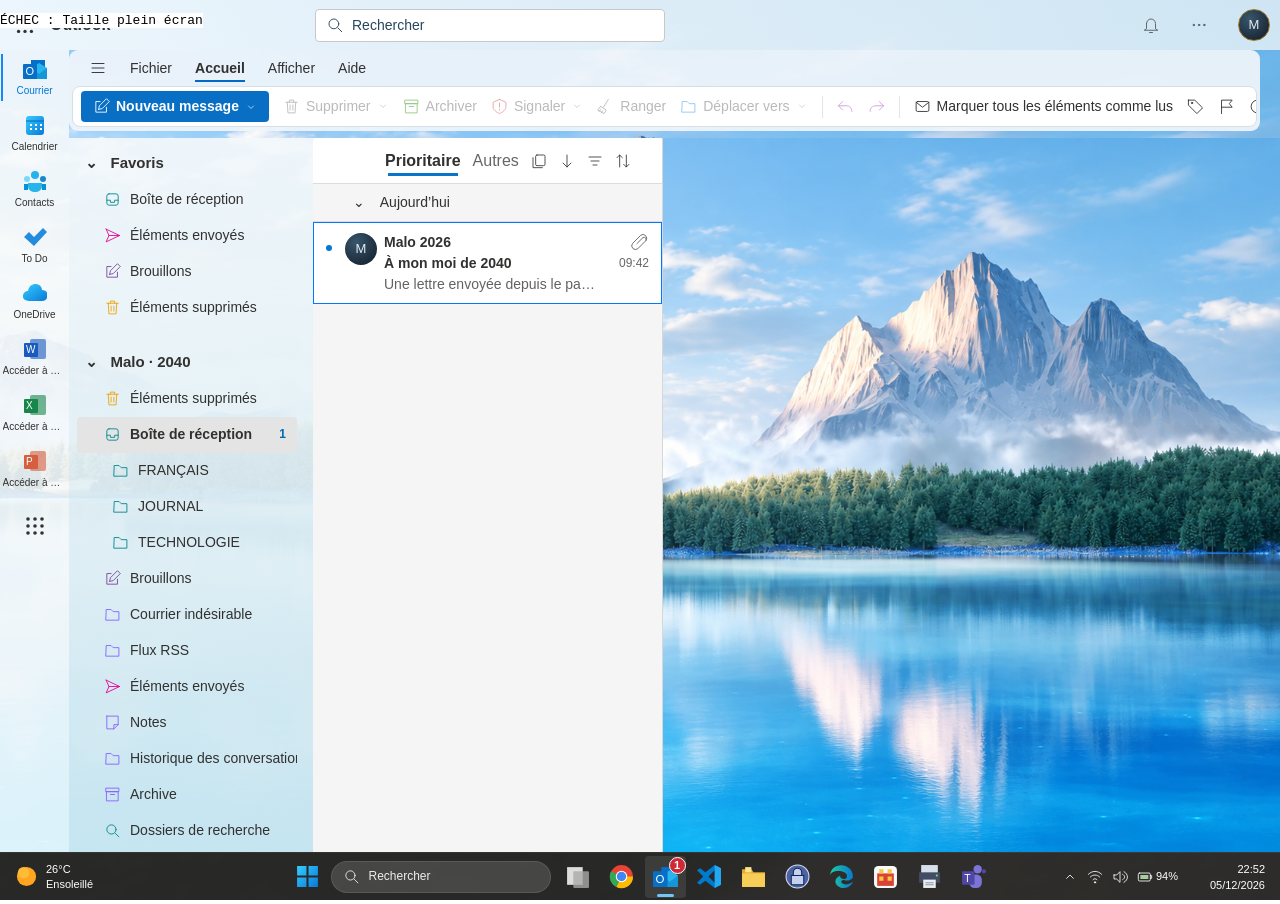
==== .qa-projets/check.html @ b31eaeaa "first commit" ====
<!doctype html><html lang="fr"><meta charset="utf-8"><title>Vérification locale</title>
<style>body{margin:0}iframe{width:100vw;height:100vh;border:0}pre{position:fixed;inset:0 auto auto 0;background:white;z-index:10}</style>
<iframe id="app" src="../pages/projets.html"></iframe><pre id="results">EN COURS</pre>
<script>
const frame = document.getElementById('app');
frame.onload = () => {
  try {
    const d = frame.contentDocument, w = frame.contentWindow;
    const results = [];
    const assert = (name, condition) => { results.push(name + ': ' + (condition ? 'OK' : 'ÉCHEC')); if (!condition) throw new Error(name); };
    const visible = () => [...d.querySelectorAll('[data-window]')].filter(e => !e.hidden);
    const click = app => d.querySelector('.taskbar-button[data-app="' + app + '"]').click();
    assert('Icônes décoratives et trois applications', d.querySelectorAll('.desktop-shortcut').length === 15 && d.querySelectorAll('.taskbar-button').length === 3);
    assert('Bureau initial', visible().length === 0 && !d.body.classList.contains('has-open-window'));
    assert('Notification Outlook initiale', [...d.querySelectorAll('.notification-badge')].every(e => !e.hidden));
    click('outlook');
    assert('Ouverture Outlook', visible().length === 1 && visible()[0].dataset.window === 'outlook');
    assert('Retour masqué', w.getComputedStyle(d.querySelector('.desktop-return')).display === 'none');
    assert('Taille plein écran', Math.abs(visible()[0].getBoundingClientRect().width - w.innerWidth) < 2);
    d.getElementById('future-mail').click();
    assert('Lettre affichée', !d.getElementById('future-letter').hidden);
    assert('Notifications effacées', [...d.querySelectorAll('.notification-badge, .unread-count')].every(e => e.hidden));
    d.getElementById('back-to-mails').click();
    assert('Retour à la liste', d.getElementById('future-letter').hidden);
    click('vscode');
    assert('Une seule fenêtre visible', visible().length === 1 && visible()[0].dataset.window === 'vscode');
    click('outlook');
    assert('Bascule vers Outlook', visible().length === 1 && visible()[0].dataset.window === 'outlook');
    click('outlook');
    assert('Réduction depuis la barre', visible().length === 0 && !d.body.classList.contains('has-open-window'));
    assert('Retour restauré', w.getComputedStyle(d.querySelector('.desktop-return')).display !== 'none');
    click('bricklink');
    d.querySelector('#window-bricklink [data-close]').click();
    assert('Fermeture BrickLink', visible().length === 0 && !d.querySelector('.taskbar-button[data-app="bricklink"]').classList.contains('is-running'));
    click('vscode');
    d.dispatchEvent(new w.KeyboardEvent('keydown', { key: 'Escape', bubbles: true }));
    assert('Échap revient au bureau', visible().length === 0);
    const expectedTime = new Date().toLocaleTimeString('fr-FR', { hour:'2-digit', minute:'2-digit' });
    assert('Heure réelle', d.getElementById('desktop-time').textContent === expectedTime);
    assert('Aucune ressource distante', ![...d.querySelectorAll('script[src], link[href], iframe[src]')].some(e => /^https?:/.test(e.getAttribute('src') || e.getAttribute('href'))));
    document.getElementById('results').textContent = 'TOUT OK — ' + results.length + ' contrôles\n' + results.join('\n');
  } catch(e) { document.getElementById('results').textContent = 'ÉCHEC : ' + e.message; }
};
</script></html>
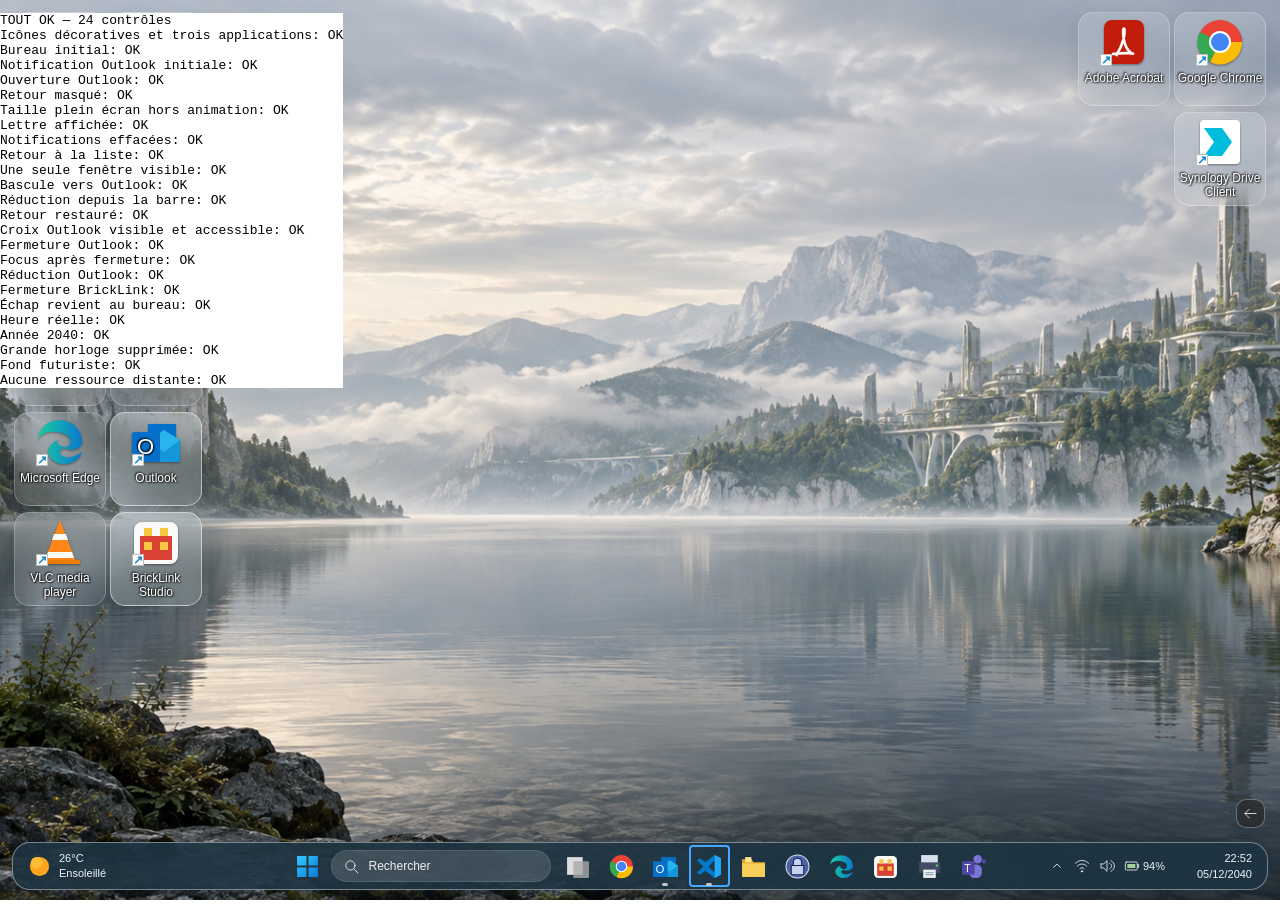
==== commit d85bd440: "ajout de truc" ====
--- a/.qa-projets/check.html
+++ b/.qa-projets/check.html
@@ -16,7 +16,7 @@
     click('outlook');
     assert('Ouverture Outlook', visible().length === 1 && visible()[0].dataset.window === 'outlook');
     assert('Retour masqué', w.getComputedStyle(d.querySelector('.desktop-return')).display === 'none');
-    assert('Taille plein écran', Math.abs(visible()[0].getBoundingClientRect().width - w.innerWidth) < 2);
+    assert('Taille plein écran hors animation', Math.abs(visible()[0].offsetWidth - w.innerWidth) < 2);
     d.getElementById('future-mail').click();
     assert('Lettre affichée', !d.getElementById('future-letter').hidden);
     assert('Notifications effacées', [...d.querySelectorAll('.notification-badge, .unread-count')].every(e => e.hidden));
@@ -29,6 +29,15 @@
     click('outlook');
     assert('Réduction depuis la barre', visible().length === 0 && !d.body.classList.contains('has-open-window'));
     assert('Retour restauré', w.getComputedStyle(d.querySelector('.desktop-return')).display !== 'none');
+    click('outlook');
+    const closeOutlook = d.querySelector('#window-outlook [data-close]');
+    assert('Croix Outlook visible et accessible', closeOutlook.offsetWidth >= 32 && !closeOutlook.closest('[aria-hidden="true"]'));
+    closeOutlook.click();
+    assert('Fermeture Outlook', visible().length === 0 && !d.querySelector('.taskbar-button[data-app="outlook"]').classList.contains('is-running'));
+    assert('Focus après fermeture', d.activeElement === d.querySelector('.taskbar-button[data-app="outlook"]'));
+    click('outlook');
+    d.querySelector('#window-outlook [data-minimize]').click();
+    assert('Réduction Outlook', visible().length === 0 && d.querySelector('.taskbar-button[data-app="outlook"]').classList.contains('is-running'));
     click('bricklink');
     d.querySelector('#window-bricklink [data-close]').click();
     assert('Fermeture BrickLink', visible().length === 0 && !d.querySelector('.taskbar-button[data-app="bricklink"]').classList.contains('is-running'));
@@ -37,6 +46,9 @@
     assert('Échap revient au bureau', visible().length === 0);
     const expectedTime = new Date().toLocaleTimeString('fr-FR', { hour:'2-digit', minute:'2-digit' });
     assert('Heure réelle', d.getElementById('desktop-time').textContent === expectedTime);
+    assert('Année 2040', d.getElementById('desktop-date').textContent.endsWith('/2040'));
+    assert('Grande horloge supprimée', !d.querySelector('.desktop-future, #ambient-time'));
+    assert('Fond futuriste', w.getComputedStyle(d.body).backgroundImage.includes('bureau-2040.png'));
     assert('Aucune ressource distante', ![...d.querySelectorAll('script[src], link[href], iframe[src]')].some(e => /^https?:/.test(e.getAttribute('src') || e.getAttribute('href'))));
     document.getElementById('results').textContent = 'TOUT OK — ' + results.length + ' contrôles\n' + results.join('\n');
   } catch(e) { document.getElementById('results').textContent = 'ÉCHEC : ' + e.message; }
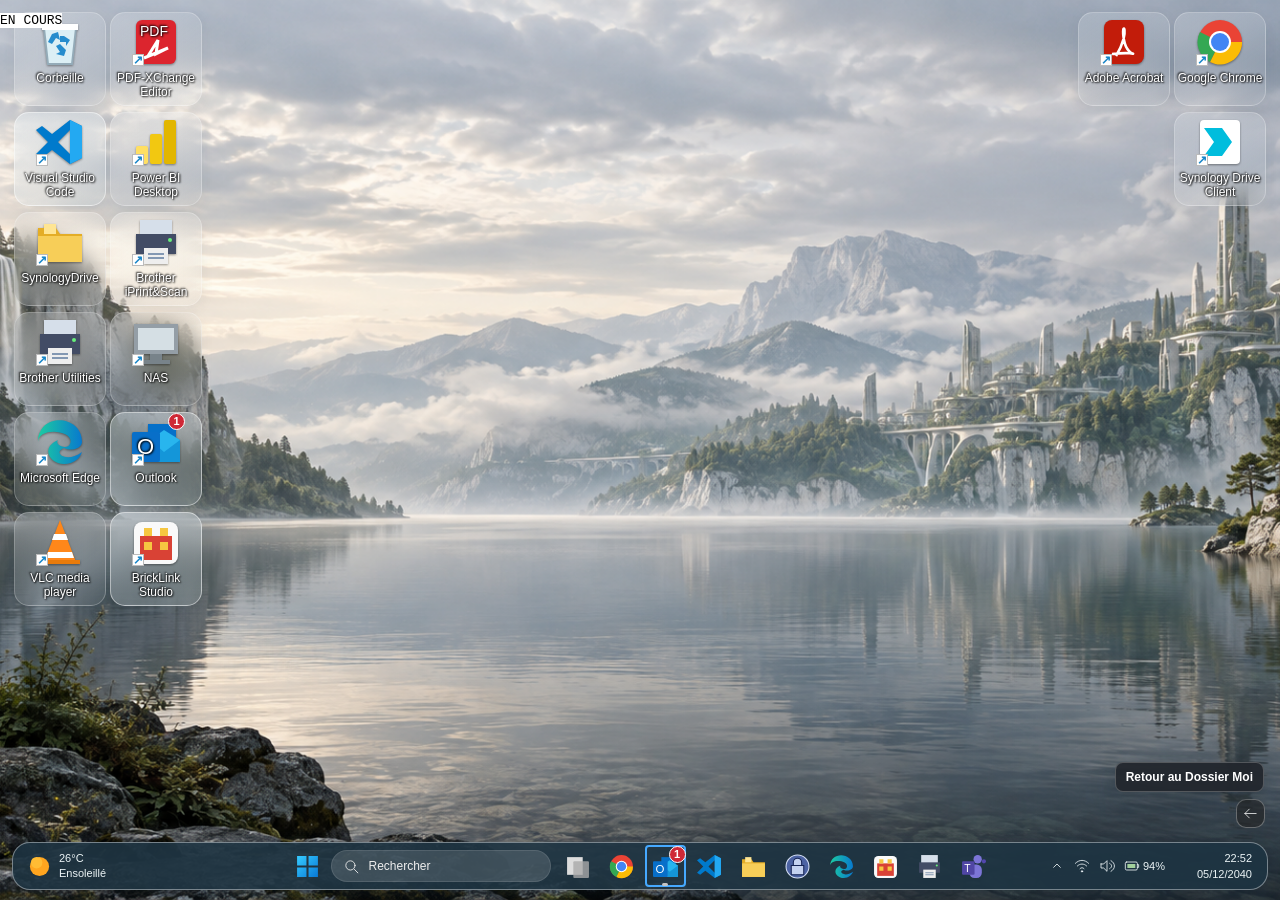
==== commit fe5ffcf1: "ok" ====
--- a/.qa-projets/check.html
+++ b/.qa-projets/check.html
@@ -3,16 +3,30 @@
 <iframe id="app" src="../pages/projets.html"></iframe><pre id="results">EN COURS</pre>
 <script>
 const frame = document.getElementById('app');
-frame.onload = () => {
+frame.onload = async () => {
   try {
     const d = frame.contentDocument, w = frame.contentWindow;
     const results = [];
+    const wait = delay => new Promise(resolve => w.setTimeout(resolve, delay));
     const assert = (name, condition) => { results.push(name + ': ' + (condition ? 'OK' : 'ÉCHEC')); if (!condition) throw new Error(name); };
     const visible = () => [...d.querySelectorAll('[data-window]')].filter(e => !e.hidden);
     const click = app => d.querySelector('.taskbar-button[data-app="' + app + '"]').click();
     assert('Icônes décoratives et trois applications', d.querySelectorAll('.desktop-shortcut').length === 15 && d.querySelectorAll('.taskbar-button').length === 3);
     assert('Bureau initial', visible().length === 0 && !d.body.classList.contains('has-open-window'));
     assert('Notification Outlook initiale', [...d.querySelectorAll('.notification-badge')].every(e => !e.hidden));
+    assert('Infobulle retour affichée à l’arrivée', d.body.classList.contains('show-return-hint'));
+    await wait(1100);
+    const outlookNotice = d.querySelector('.desktop-outlook-notice.is-visible');
+    assert('Invitation Outlook après une seconde', outlookNotice && outlookNotice.textContent.includes('Vous avez reçu un message important.'));
+    outlookNotice.click();
+    assert('Invitation ouvre Outlook', visible().length === 1 && visible()[0].dataset.window === 'outlook');
+    assert('Badge Outlook conservé', [...d.querySelectorAll('.notification-badge')].every(e => !e.hidden));
+    await wait(300);
+    assert('Invitation retirée après le clic', !d.querySelector('.desktop-outlook-notice'));
+    click('outlook');
+    assert('Retour au bureau après le test de l’invitation', visible().length === 0);
+    await wait(1700);
+    assert('Infobulle retour masquée après trois secondes', !d.body.classList.contains('show-return-hint'));
     click('outlook');
     assert('Ouverture Outlook', visible().length === 1 && visible()[0].dataset.window === 'outlook');
     assert('Retour masqué', w.getComputedStyle(d.querySelector('.desktop-return')).display === 'none');
@@ -35,6 +49,7 @@
     closeOutlook.click();
     assert('Fermeture Outlook', visible().length === 0 && !d.querySelector('.taskbar-button[data-app="outlook"]').classList.contains('is-running'));
     assert('Focus après fermeture', d.activeElement === d.querySelector('.taskbar-button[data-app="outlook"]'));
+    assert('Guidage de sortie après fermeture Outlook', d.body.classList.contains('show-return-hint') && d.body.classList.contains('exit-guidance'));
     click('outlook');
     d.querySelector('#window-outlook [data-minimize]').click();
     assert('Réduction Outlook', visible().length === 0 && d.querySelector('.taskbar-button[data-app="outlook"]').classList.contains('is-running'));
